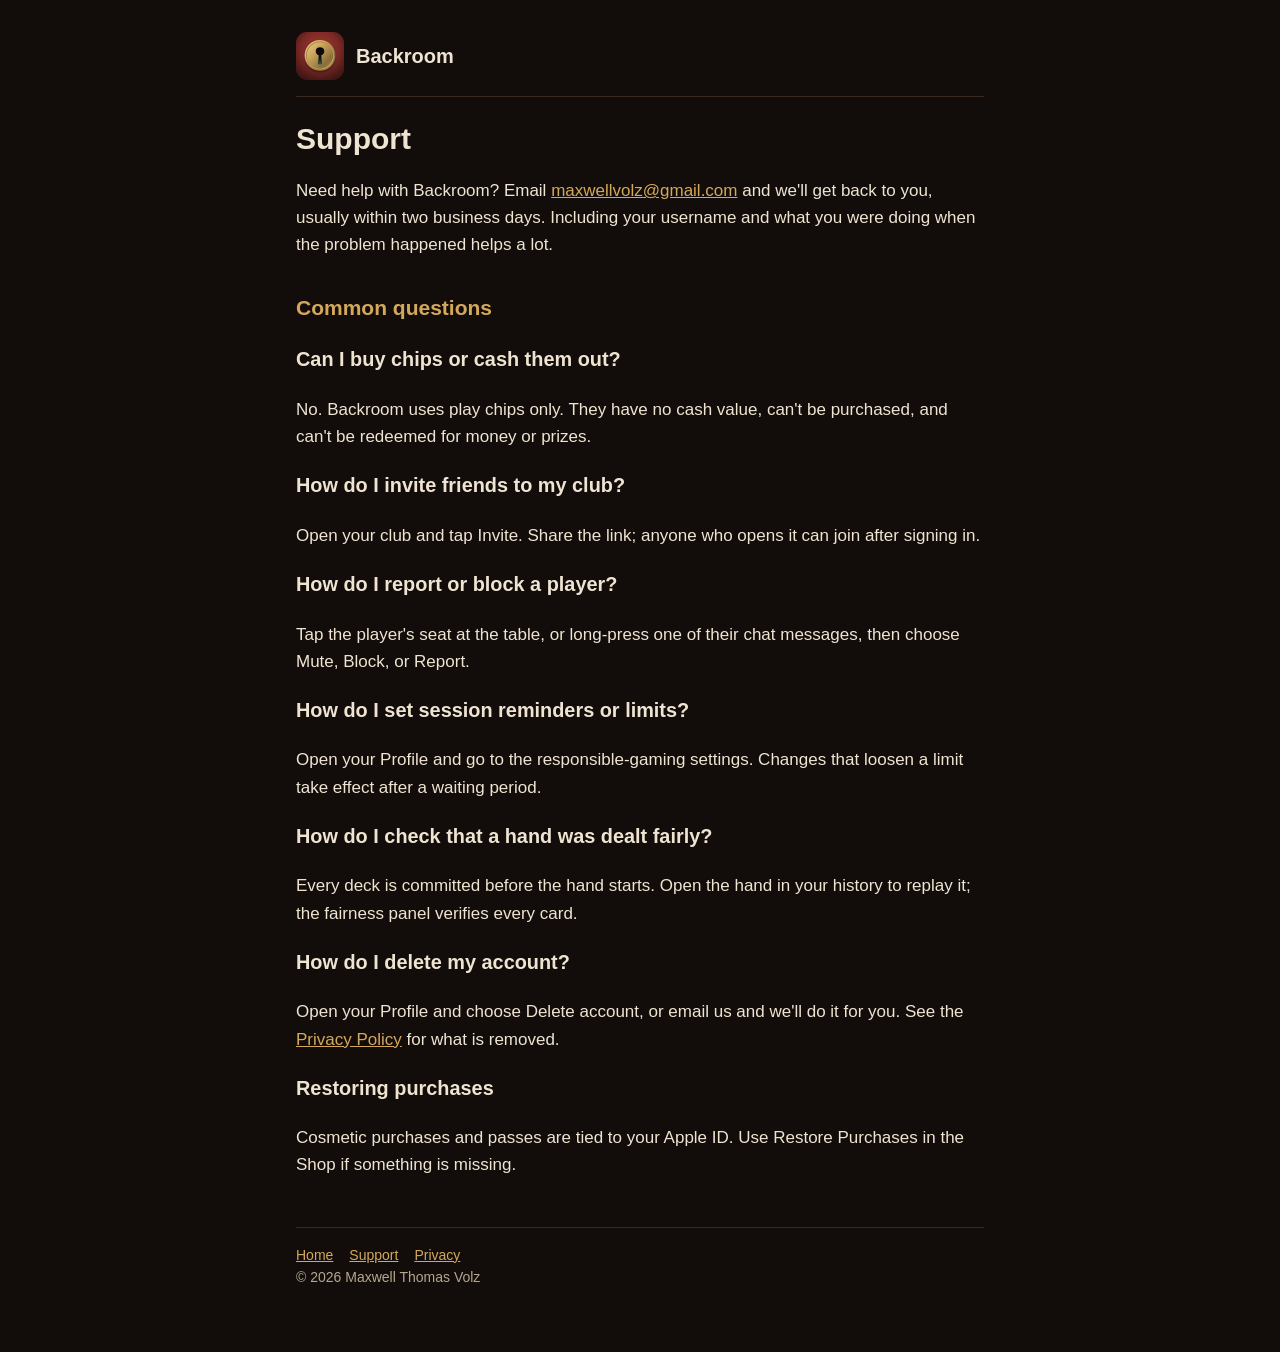
==== support/index.html @ 8c26c26c "Backroom support and privacy pages Co-Authored-By: Claude Opus 5.5 <noreply@anthropic.com> Claude-Se" ====
<!doctype html><html lang="en"><head><meta charset="utf-8">
<meta name="viewport" content="width=device-width,initial-scale=1">
<title>Support - Backroom</title><link rel="stylesheet" href="../style.css"><link rel="icon" href="../icon.png"></head>
<body><main><header><img src="../icon.png" alt=""><a href="../">Backroom</a></header>
<h1>Support</h1>
<p>Need help with Backroom? Email <a href="mailto:maxwellvolz@gmail.com?subject=Backroom%20support">maxwellvolz@gmail.com</a> and we'll get back to you, usually within two business days. Including your username and what you were doing when the problem happened helps a lot.</p>

<h2>Common questions</h2>
<h3>Can I buy chips or cash them out?</h3>
<p>No. Backroom uses play chips only. They have no cash value, can't be purchased, and can't be redeemed for money or prizes.</p>
<h3>How do I invite friends to my club?</h3>
<p>Open your club and tap Invite. Share the link; anyone who opens it can join after signing in.</p>
<h3>How do I report or block a player?</h3>
<p>Tap the player's seat at the table, or long-press one of their chat messages, then choose Mute, Block, or Report.</p>
<h3>How do I set session reminders or limits?</h3>
<p>Open your Profile and go to the responsible-gaming settings. Changes that loosen a limit take effect after a waiting period.</p>
<h3>How do I check that a hand was dealt fairly?</h3>
<p>Every deck is committed before the hand starts. Open the hand in your history to replay it; the fairness panel verifies every card.</p>
<h3>How do I delete my account?</h3>
<p>Open your Profile and choose Delete account, or email us and we'll do it for you. See the <a href="../privacy/">Privacy Policy</a> for what is removed.</p>
<h3>Restoring purchases</h3>
<p>Cosmetic purchases and passes are tied to your Apple ID. Use Restore Purchases in the Shop if something is missing.</p>

<footer><a href="../">Home</a><a href="../support/">Support</a><a href="../privacy/">Privacy</a><br>&copy; 2026 Maxwell Thomas Volz</footer>
</main></body></html>
---- style.css ----
:root{--bg:#120d0a;--fg:#efe4d2;--muted:#b7a68d;--accent:#d4a85a;--edge:#3a2a20}
*{box-sizing:border-box}body{margin:0;background:var(--bg);color:var(--fg);font:17px/1.6 -apple-system,BlinkMacSystemFont,"Segoe UI",Roboto,sans-serif}
main{max-width:720px;margin:0 auto;padding:32px 16px 64px}header{display:flex;align-items:center;gap:12px;padding-bottom:16px;border-bottom:1px solid var(--edge);margin-bottom:24px}
header img{width:48px;height:48px;border-radius:11px}header a{color:var(--fg);text-decoration:none;font-weight:600;font-size:20px}
h1{font-size:30px;line-height:1.2}h2{font-size:21px;margin-top:32px;color:var(--accent)}a{color:var(--accent)}li{margin:4px 0}
footer{margin-top:48px;padding-top:16px;border-top:1px solid var(--edge);color:var(--muted);font-size:14px}footer a{margin-right:16px}
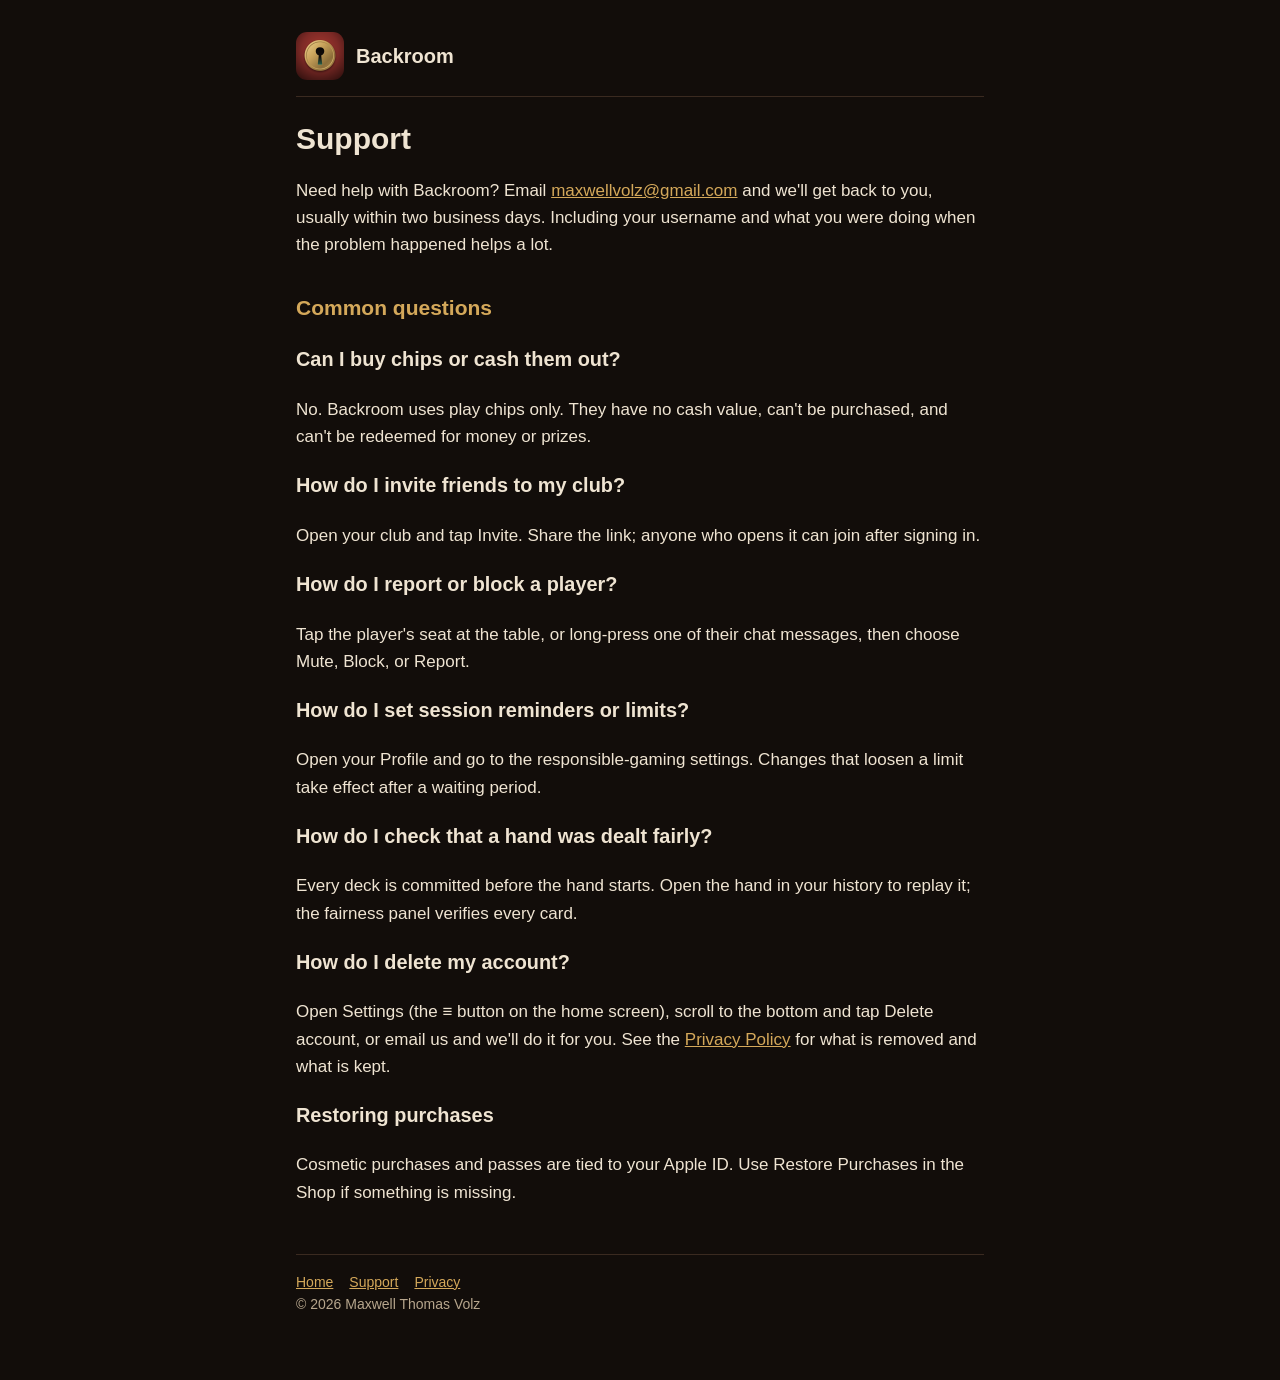
==== commit a3cdc1e5: "Account deletion: in-app from Settings, what is removed and kept Co-Authored-By: Claude Opus 5.5 <no" ====
--- a/support/index.html
+++ b/support/index.html
@@ -17,7 +17,7 @@
 <h3>How do I check that a hand was dealt fairly?</h3>
 <p>Every deck is committed before the hand starts. Open the hand in your history to replay it; the fairness panel verifies every card.</p>
 <h3>How do I delete my account?</h3>
-<p>Open your Profile and choose Delete account, or email us and we'll do it for you. See the <a href="../privacy/">Privacy Policy</a> for what is removed.</p>
+<p>Open Settings (the ≡ button on the home screen), scroll to the bottom and tap Delete account, or email us and we'll do it for you. See the <a href="../privacy/">Privacy Policy</a> for what is removed and what is kept.</p>
 <h3>Restoring purchases</h3>
 <p>Cosmetic purchases and passes are tied to your Apple ID. Use Restore Purchases in the Shop if something is missing.</p>
 
